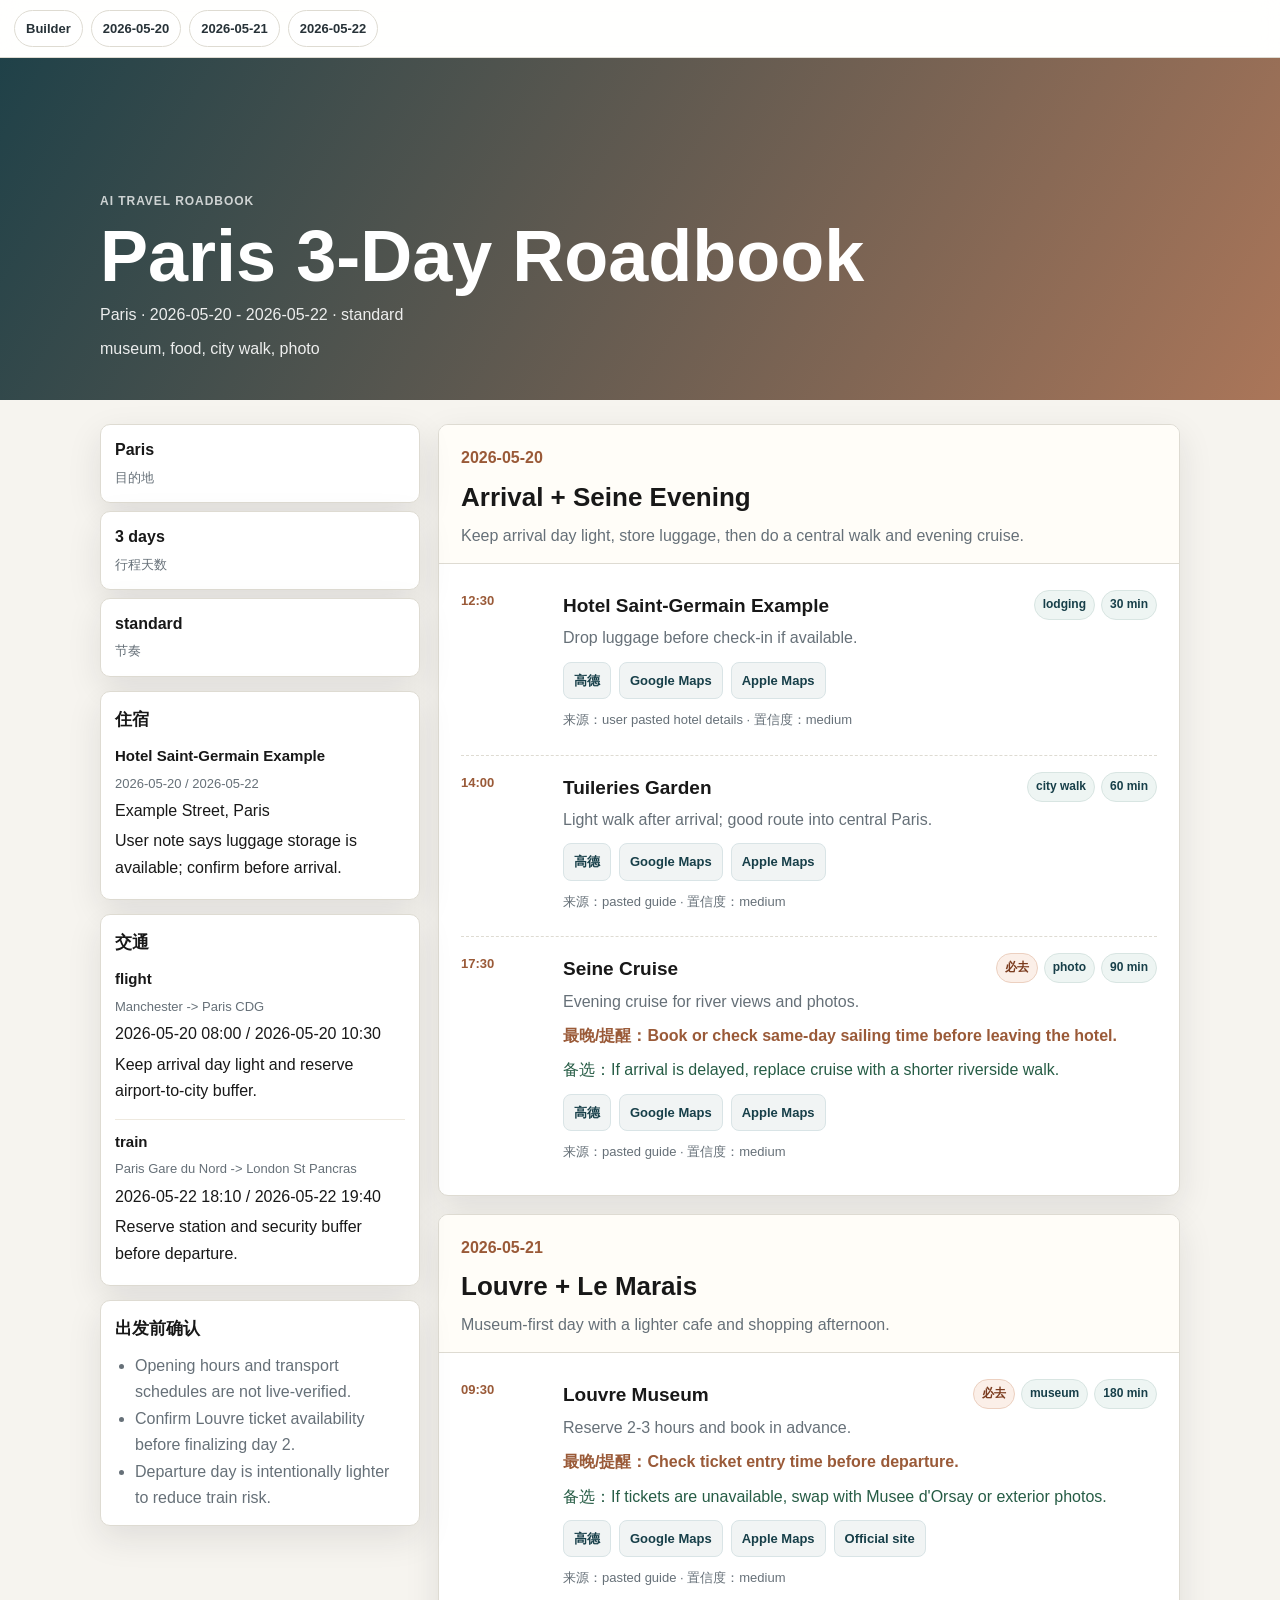
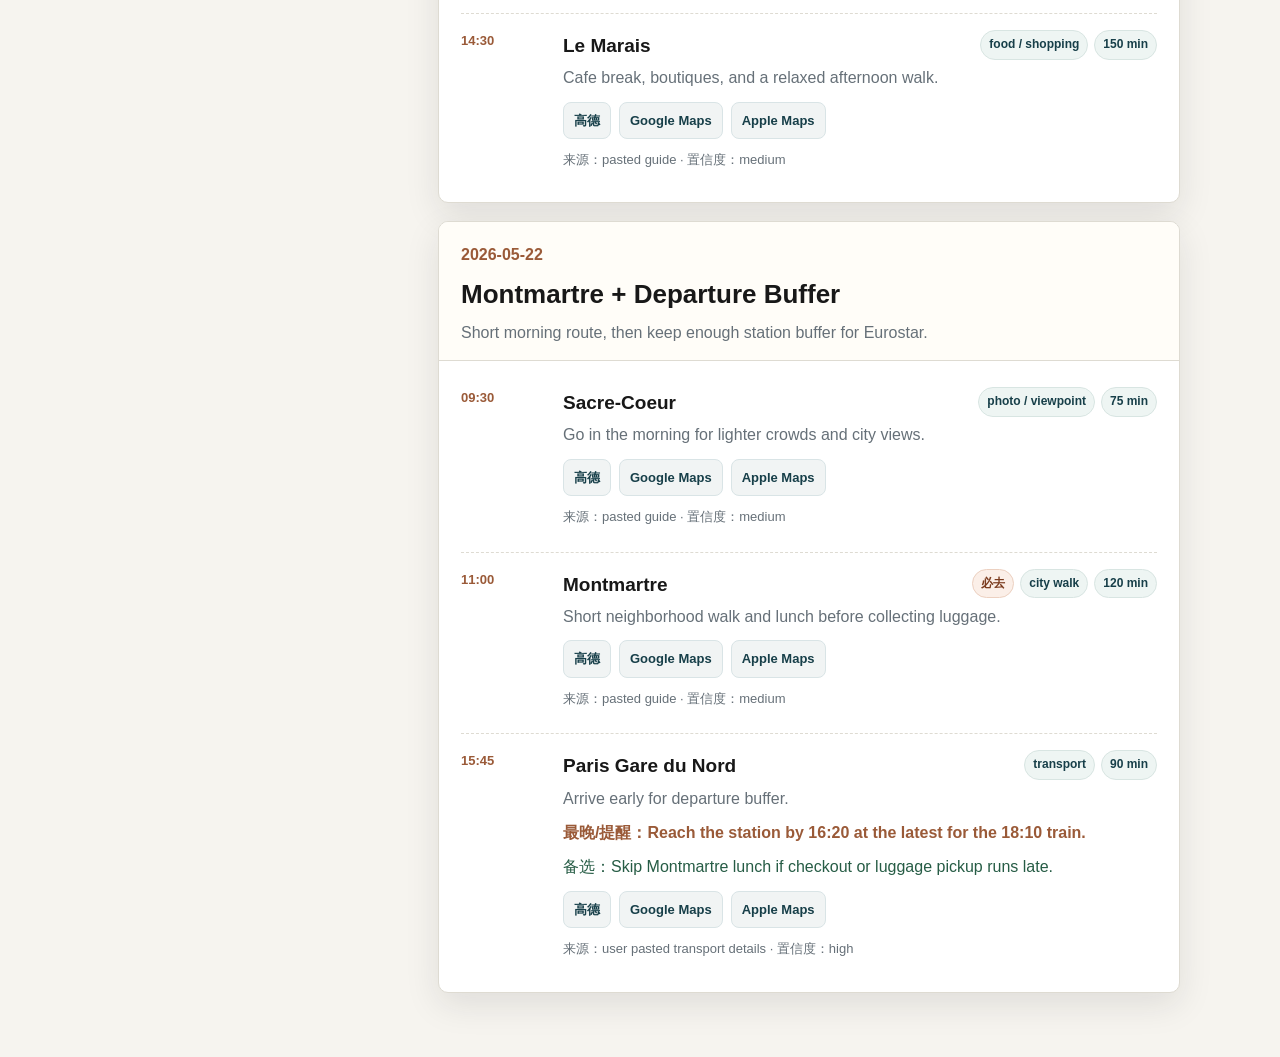
==== docs/generated/paris-demo.html @ 4d2e2e79 "Build travel roadbook builder skill and static demo" ====
<!doctype html>
<html lang="zh-CN">
<head>
  <meta charset="utf-8">
  <meta name="viewport" content="width=device-width, initial-scale=1">
  <title>Paris 3-Day Roadbook</title>
  <link rel="stylesheet" href="../assets/roadbook.css">
</head>
<body>
  <nav class="topnav"><a href="../index.html">Builder</a><a href="#2026-05-20-arrival-seine-evening">2026-05-20</a><a href="#2026-05-21-louvre-le-marais">2026-05-21</a><a href="#2026-05-22-montmartre-departure-buffer">2026-05-22</a></nav>
  <header class="hero">
    <div>
      <p class="eyebrow">AI Travel Roadbook</p>
      <h1>Paris 3-Day Roadbook</h1>
      <p>Paris · 2026-05-20 - 2026-05-22 · standard</p>
      <p>museum, food, city walk, photo</p>
    </div>
  </header>
  <main class="layout">
    <aside class="side-panel">
      <div class="summary">
        <div><b>Paris</b><span>目的地</span></div>
        <div><b>3 days</b><span>行程天数</span></div>
        <div><b>standard</b><span>节奏</span></div>
      </div>
      <section class="info-section"><h2>住宿</h2><div class="info-grid"><article class="info-card"><h3>Hotel Saint-Germain Example</h3><p class="muted">2026-05-20 / 2026-05-22</p><p>Example Street, Paris</p><p>User note says luggage storage is available; confirm before arrival.</p></article></div></section>
      <section class="info-section"><h2>交通</h2><div class="info-grid"><article class="info-card"><h3>flight</h3><p class="muted">Manchester -&gt; Paris CDG</p><p>2026-05-20 08:00 / 2026-05-20 10:30</p><p>Keep arrival day light and reserve airport-to-city buffer.</p></article><article class="info-card"><h3>train</h3><p class="muted">Paris Gare du Nord -&gt; London St Pancras</p><p>2026-05-22 18:10 / 2026-05-22 19:40</p><p>Reserve station and security buffer before departure.</p></article></div></section>
      <section class="warnings"><h2>出发前确认</h2><ul><li>Opening hours and transport schedules are not live-verified.</li><li>Confirm Louvre ticket availability before finalizing day 2.</li><li>Departure day is intentionally lighter to reduce train risk.</li></ul></section>
    </aside>
    <section class="days">
        <section class="day-card" id="2026-05-20-arrival-seine-evening">
          <div class="day-head">
            <p>2026-05-20</p>
            <h2>Arrival + Seine Evening</h2>
            <span>Keep arrival day light, store luggage, then do a central walk and evening cruise.</span>
          </div>
          <div class="timeline">
    <article class="stop">
      <div class="time">12:30</div>
      <div class="stop-body">
        <div class="stop-title">
          <h3>Hotel Saint-Germain Example</h3>
          <div class="badges"><span>lodging</span><span>30 min</span></div>
        </div>
        <p>Drop luggage before check-in if available.</p>
        
        
        <div class="stop-links"><a href="https://uri.amap.com/search?keyword=Hotel+Saint-Germain+Paris" target="_blank" rel="noopener">高德</a><a href="https://www.google.com/maps/search/?api=1&amp;query=Hotel+Saint-Germain+Paris" target="_blank" rel="noopener">Google Maps</a><a href="https://maps.apple.com/?q=Hotel+Saint-Germain+Paris" target="_blank" rel="noopener">Apple Maps</a></div>
        <p class="source">来源：user pasted hotel details · 置信度：medium</p>
      </div>
    </article>
    
    <article class="stop">
      <div class="time">14:00</div>
      <div class="stop-body">
        <div class="stop-title">
          <h3>Tuileries Garden</h3>
          <div class="badges"><span>city walk</span><span>60 min</span></div>
        </div>
        <p>Light walk after arrival; good route into central Paris.</p>
        
        
        <div class="stop-links"><a href="https://uri.amap.com/search?keyword=Tuileries+Garden" target="_blank" rel="noopener">高德</a><a href="https://www.google.com/maps/search/?api=1&amp;query=Tuileries+Garden+Paris" target="_blank" rel="noopener">Google Maps</a><a href="https://maps.apple.com/?q=Tuileries+Garden+Paris" target="_blank" rel="noopener">Apple Maps</a></div>
        <p class="source">来源：pasted guide · 置信度：medium</p>
      </div>
    </article>
    
    <article class="stop">
      <div class="time">17:30</div>
      <div class="stop-body">
        <div class="stop-title">
          <h3>Seine Cruise</h3>
          <div class="badges"><span class="must">必去</span><span>photo</span><span>90 min</span></div>
        </div>
        <p>Evening cruise for river views and photos.</p>
        <p class="deadline">最晚/提醒：Book or check same-day sailing time before leaving the hotel.</p>
        <p class="fallback">备选：If arrival is delayed, replace cruise with a shorter riverside walk.</p>
        <div class="stop-links"><a href="https://uri.amap.com/search?keyword=Seine+Cruise+Paris" target="_blank" rel="noopener">高德</a><a href="https://www.google.com/maps/search/?api=1&amp;query=Seine+River+Cruise+Paris" target="_blank" rel="noopener">Google Maps</a><a href="https://maps.apple.com/?q=Seine+River+Cruise+Paris" target="_blank" rel="noopener">Apple Maps</a></div>
        <p class="source">来源：pasted guide · 置信度：medium</p>
      </div>
    </article>
    </div>
        </section>
        
        <section class="day-card" id="2026-05-21-louvre-le-marais">
          <div class="day-head">
            <p>2026-05-21</p>
            <h2>Louvre + Le Marais</h2>
            <span>Museum-first day with a lighter cafe and shopping afternoon.</span>
          </div>
          <div class="timeline">
    <article class="stop">
      <div class="time">09:30</div>
      <div class="stop-body">
        <div class="stop-title">
          <h3>Louvre Museum</h3>
          <div class="badges"><span class="must">必去</span><span>museum</span><span>180 min</span></div>
        </div>
        <p>Reserve 2-3 hours and book in advance.</p>
        <p class="deadline">最晚/提醒：Check ticket entry time before departure.</p>
        <p class="fallback">备选：If tickets are unavailable, swap with Musee d&#x27;Orsay or exterior photos.</p>
        <div class="stop-links"><a href="https://uri.amap.com/search?keyword=Louvre+Museum" target="_blank" rel="noopener">高德</a><a href="https://www.google.com/maps/search/?api=1&amp;query=Louvre+Museum+Paris" target="_blank" rel="noopener">Google Maps</a><a href="https://maps.apple.com/?q=Louvre+Museum+Paris" target="_blank" rel="noopener">Apple Maps</a><a href="https://www.louvre.fr/" target="_blank" rel="noopener">Official site</a></div>
        <p class="source">来源：pasted guide · 置信度：medium</p>
      </div>
    </article>
    
    <article class="stop">
      <div class="time">14:30</div>
      <div class="stop-body">
        <div class="stop-title">
          <h3>Le Marais</h3>
          <div class="badges"><span>food / shopping</span><span>150 min</span></div>
        </div>
        <p>Cafe break, boutiques, and a relaxed afternoon walk.</p>
        
        
        <div class="stop-links"><a href="https://uri.amap.com/search?keyword=Le+Marais+Paris" target="_blank" rel="noopener">高德</a><a href="https://www.google.com/maps/search/?api=1&amp;query=Le+Marais+Paris" target="_blank" rel="noopener">Google Maps</a><a href="https://maps.apple.com/?q=Le+Marais+Paris" target="_blank" rel="noopener">Apple Maps</a></div>
        <p class="source">来源：pasted guide · 置信度：medium</p>
      </div>
    </article>
    </div>
        </section>
        
        <section class="day-card" id="2026-05-22-montmartre-departure-buffer">
          <div class="day-head">
            <p>2026-05-22</p>
            <h2>Montmartre + Departure Buffer</h2>
            <span>Short morning route, then keep enough station buffer for Eurostar.</span>
          </div>
          <div class="timeline">
    <article class="stop">
      <div class="time">09:30</div>
      <div class="stop-body">
        <div class="stop-title">
          <h3>Sacre-Coeur</h3>
          <div class="badges"><span>photo / viewpoint</span><span>75 min</span></div>
        </div>
        <p>Go in the morning for lighter crowds and city views.</p>
        
        
        <div class="stop-links"><a href="https://uri.amap.com/search?keyword=Sacre-Coeur+Paris" target="_blank" rel="noopener">高德</a><a href="https://www.google.com/maps/search/?api=1&amp;query=Sacre-Coeur+Paris" target="_blank" rel="noopener">Google Maps</a><a href="https://maps.apple.com/?q=Sacre-Coeur+Paris" target="_blank" rel="noopener">Apple Maps</a></div>
        <p class="source">来源：pasted guide · 置信度：medium</p>
      </div>
    </article>
    
    <article class="stop">
      <div class="time">11:00</div>
      <div class="stop-body">
        <div class="stop-title">
          <h3>Montmartre</h3>
          <div class="badges"><span class="must">必去</span><span>city walk</span><span>120 min</span></div>
        </div>
        <p>Short neighborhood walk and lunch before collecting luggage.</p>
        
        
        <div class="stop-links"><a href="https://uri.amap.com/search?keyword=Montmartre+Paris" target="_blank" rel="noopener">高德</a><a href="https://www.google.com/maps/search/?api=1&amp;query=Montmartre+Paris" target="_blank" rel="noopener">Google Maps</a><a href="https://maps.apple.com/?q=Montmartre+Paris" target="_blank" rel="noopener">Apple Maps</a></div>
        <p class="source">来源：pasted guide · 置信度：medium</p>
      </div>
    </article>
    
    <article class="stop">
      <div class="time">15:45</div>
      <div class="stop-body">
        <div class="stop-title">
          <h3>Paris Gare du Nord</h3>
          <div class="badges"><span>transport</span><span>90 min</span></div>
        </div>
        <p>Arrive early for departure buffer.</p>
        <p class="deadline">最晚/提醒：Reach the station by 16:20 at the latest for the 18:10 train.</p>
        <p class="fallback">备选：Skip Montmartre lunch if checkout or luggage pickup runs late.</p>
        <div class="stop-links"><a href="https://uri.amap.com/search?keyword=Paris+Gare+du+Nord" target="_blank" rel="noopener">高德</a><a href="https://www.google.com/maps/search/?api=1&amp;query=Paris+Gare+du+Nord" target="_blank" rel="noopener">Google Maps</a><a href="https://maps.apple.com/?q=Paris+Gare+du+Nord" target="_blank" rel="noopener">Apple Maps</a></div>
        <p class="source">来源：user pasted transport details · 置信度：high</p>
      </div>
    </article>
    </div>
        </section>
        </section>
  </main>
</body>
</html>
---- docs/assets/roadbook.css ----
:root{
  --bg:#f6f4ef;
  --panel:#fff;
  --ink:#181818;
  --muted:#667078;
  --line:#dedbd2;
  --accent:#1f5f70;
  --accent2:#9a5a38;
  --soft:#eef5f3;
  --shadow:0 12px 34px rgba(30,34,38,.10);
}
*{box-sizing:border-box}
body{margin:0;background:var(--bg);color:var(--ink);font-family:-apple-system,BlinkMacSystemFont,"Segoe UI",Arial,"PingFang SC","Microsoft YaHei",sans-serif;line-height:1.65}
a{color:inherit}
.topnav{position:sticky;top:0;z-index:20;display:flex;gap:8px;overflow-x:auto;padding:10px 14px;background:rgba(255,255,255,.92);backdrop-filter:blur(12px);border-bottom:1px solid var(--line)}
.topnav a{white-space:nowrap;text-decoration:none;border:1px solid var(--line);background:#fff;border-radius:999px;padding:7px 11px;font-size:13px;color:#273238;font-weight:700}
.hero{min-height:38vh;display:flex;align-items:end;color:white;background:linear-gradient(120deg,rgba(18,54,62,.94),rgba(154,90,56,.82)),url("https://images.unsplash.com/photo-1502602898657-3e91760cbb34?q=80&w=1800&auto=format&fit=crop");background-size:cover;background-position:center}
.hero>div{width:min(1120px,100%);margin:0 auto;padding:76px 20px 38px}
.eyebrow{text-transform:uppercase;letter-spacing:.08em;font-size:12px;font-weight:800;opacity:.84}
h1{margin:8px 0 10px;font-size:clamp(36px,7vw,72px);line-height:1;letter-spacing:0}
.hero p{max-width:780px;margin:8px 0 0;color:rgba(255,255,255,.9)}
.layout{width:min(1120px,100%);margin:0 auto;display:grid;grid-template-columns:320px 1fr;gap:18px;padding:24px 20px 64px}
.side-panel{position:sticky;top:58px;align-self:start;display:grid;gap:14px}
.summary{display:grid;gap:8px}
.summary div,.info-section,.warnings,.day-card{background:var(--panel);border:1px solid var(--line);border-radius:10px;box-shadow:var(--shadow)}
.summary div{padding:12px 14px}
.summary b{display:block;font-size:16px}
.summary span,.muted,.source{color:var(--muted);font-size:13px}
.info-section,.warnings{padding:14px}
.info-section h2,.warnings h2{margin:0 0 10px;font-size:17px}
.info-grid{display:grid;gap:10px}
.info-card{border-top:1px solid #eee9df;padding-top:10px}
.info-card:first-child{border-top:0;padding-top:0}
.info-card h3{margin:0;font-size:15px}
.info-card p{margin:4px 0}
.warnings ul{margin:0;padding-left:20px;color:var(--muted)}
.days{display:grid;gap:18px}
.day-card{overflow:hidden}
.day-head{padding:20px 22px 14px;border-bottom:1px solid var(--line);background:#fffdf8}
.day-head p{margin:0;color:var(--accent2);font-weight:800}
.day-head h2{margin:4px 0;font-size:26px}
.day-head span{color:var(--muted)}
.timeline{padding:10px 22px 8px}
.stop{display:grid;grid-template-columns:88px 1fr;gap:14px;padding:16px 0;border-bottom:1px dashed var(--line)}
.stop:last-child{border-bottom:0}
.time{font-weight:800;color:var(--accent2);font-size:13px}
.stop-title{display:flex;justify-content:space-between;gap:12px;align-items:start}
.stop h3{margin:0 0 4px;font-size:19px}
.stop p{margin:0 0 8px;color:var(--muted)}
.badges{display:flex;gap:6px;flex-wrap:wrap;justify-content:flex-end}
.badges span{font-size:12px;font-weight:800;color:#173f49;background:var(--soft);border:1px solid #d8e5e2;border-radius:999px;padding:4px 8px;white-space:nowrap}
.badges .must{color:#7b3c1f;background:#fbefe8;border-color:#ecd0c0}
.deadline{color:var(--accent2)!important;font-weight:800}
.fallback{color:#265c45!important}
.stop-links{display:flex;gap:8px;flex-wrap:wrap;margin-top:10px}
.stop-links a{font-size:13px;text-decoration:none;background:#f1f4f4;color:#173f49;border:1px solid #d9e4e6;border-radius:8px;padding:7px 10px;font-weight:700}
.source{margin-top:10px!important}
.landing-hero{min-height:auto;color:var(--ink);background:#fffdf8;border-bottom:1px solid var(--line)}
.landing-hero>div{padding:54px 20px 34px}
.landing-hero p{color:var(--muted)}
.landing-grid{width:min(1120px,100%);margin:0 auto;padding:24px 20px 70px;display:grid;grid-template-columns:repeat(auto-fit,minmax(260px,1fr));gap:14px}
.landing-card{background:var(--panel);border:1px solid var(--line);border-radius:10px;padding:18px;box-shadow:var(--shadow)}
.landing-card h2{margin:0 0 8px;font-size:22px}
.landing-card p{color:var(--muted);margin:0 0 10px}
.landing-card a{display:inline-flex;text-decoration:none;background:var(--accent);color:#fff;border-radius:8px;padding:9px 12px;font-weight:800}
code{background:#eee9df;border-radius:6px;padding:2px 5px}
pre{overflow:auto;background:#1e2427;color:#f7f5ee;border-radius:8px;padding:14px;font-size:13px}
@media(max-width:860px){
  .layout{grid-template-columns:1fr}
  .side-panel{position:relative;top:auto}
  .stop{grid-template-columns:1fr;gap:4px}
  .stop-title{display:block}
  .badges{justify-content:flex-start;margin:6px 0}
}
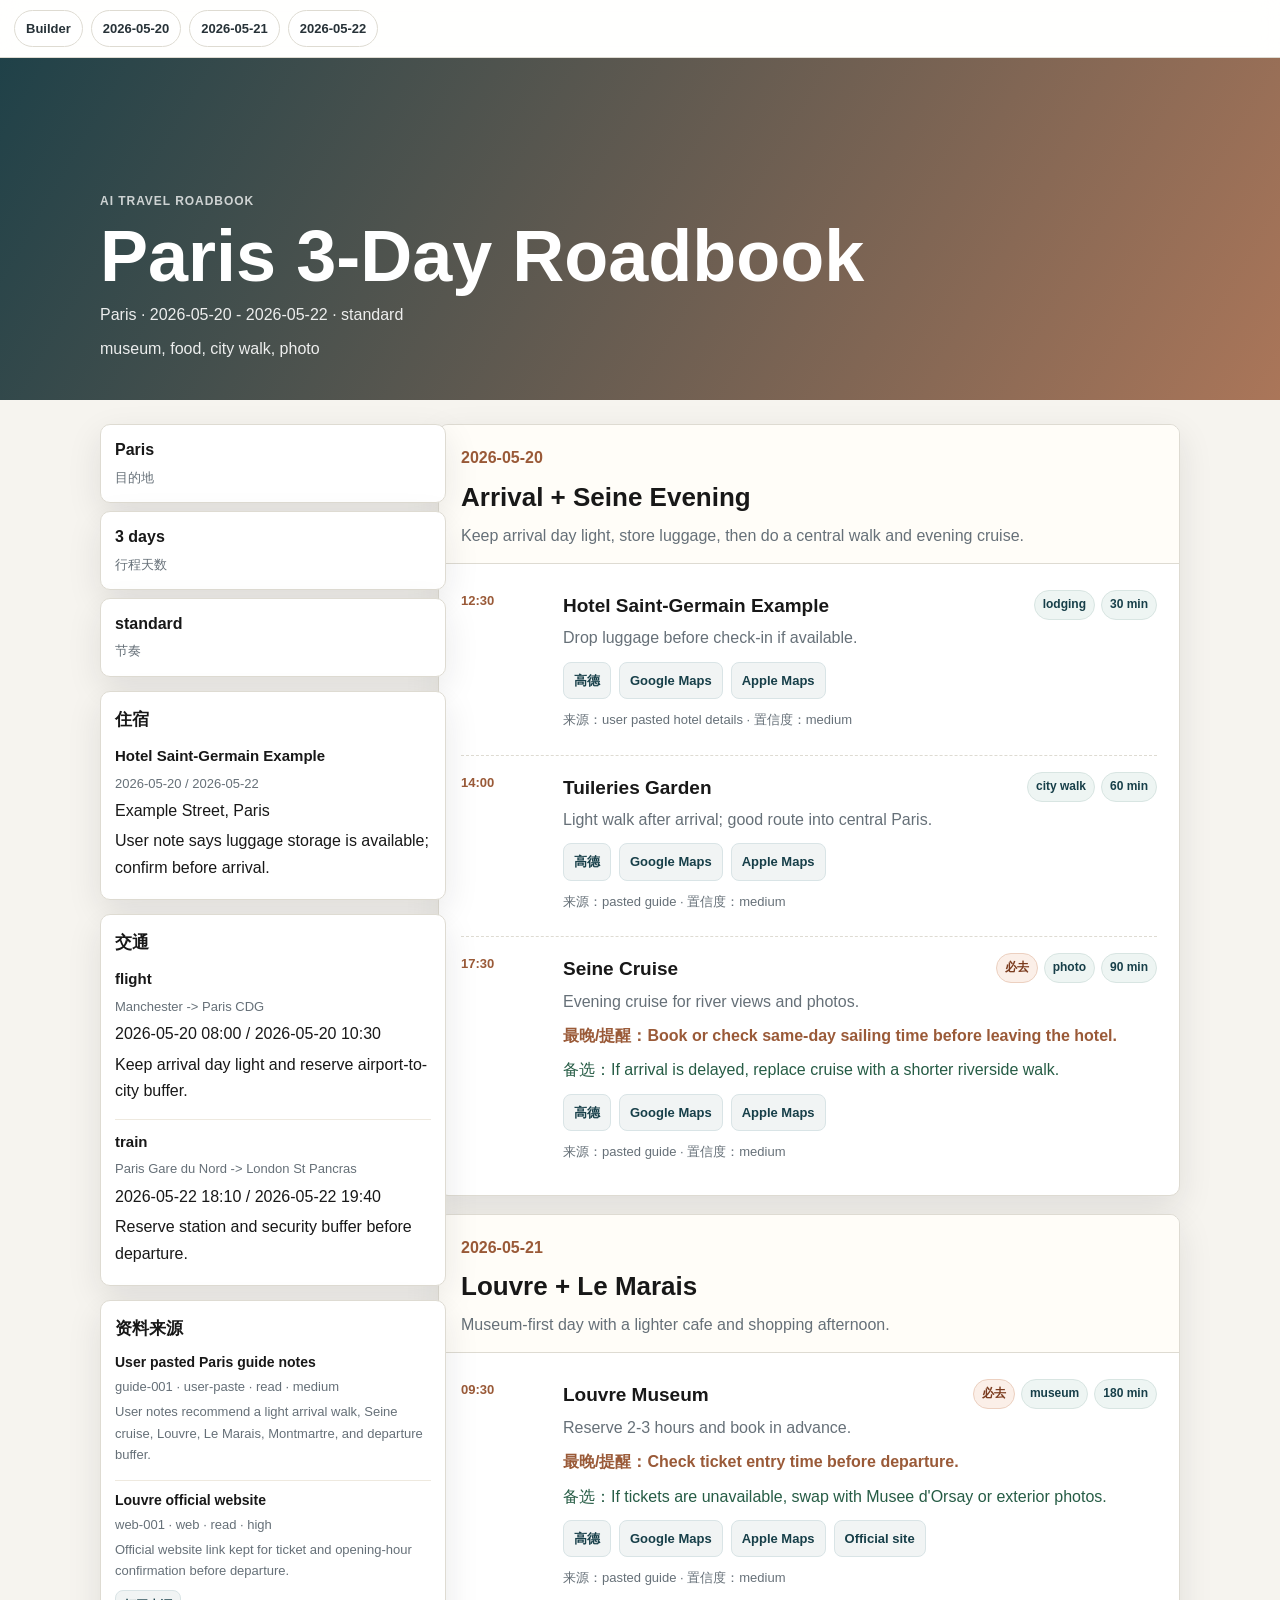
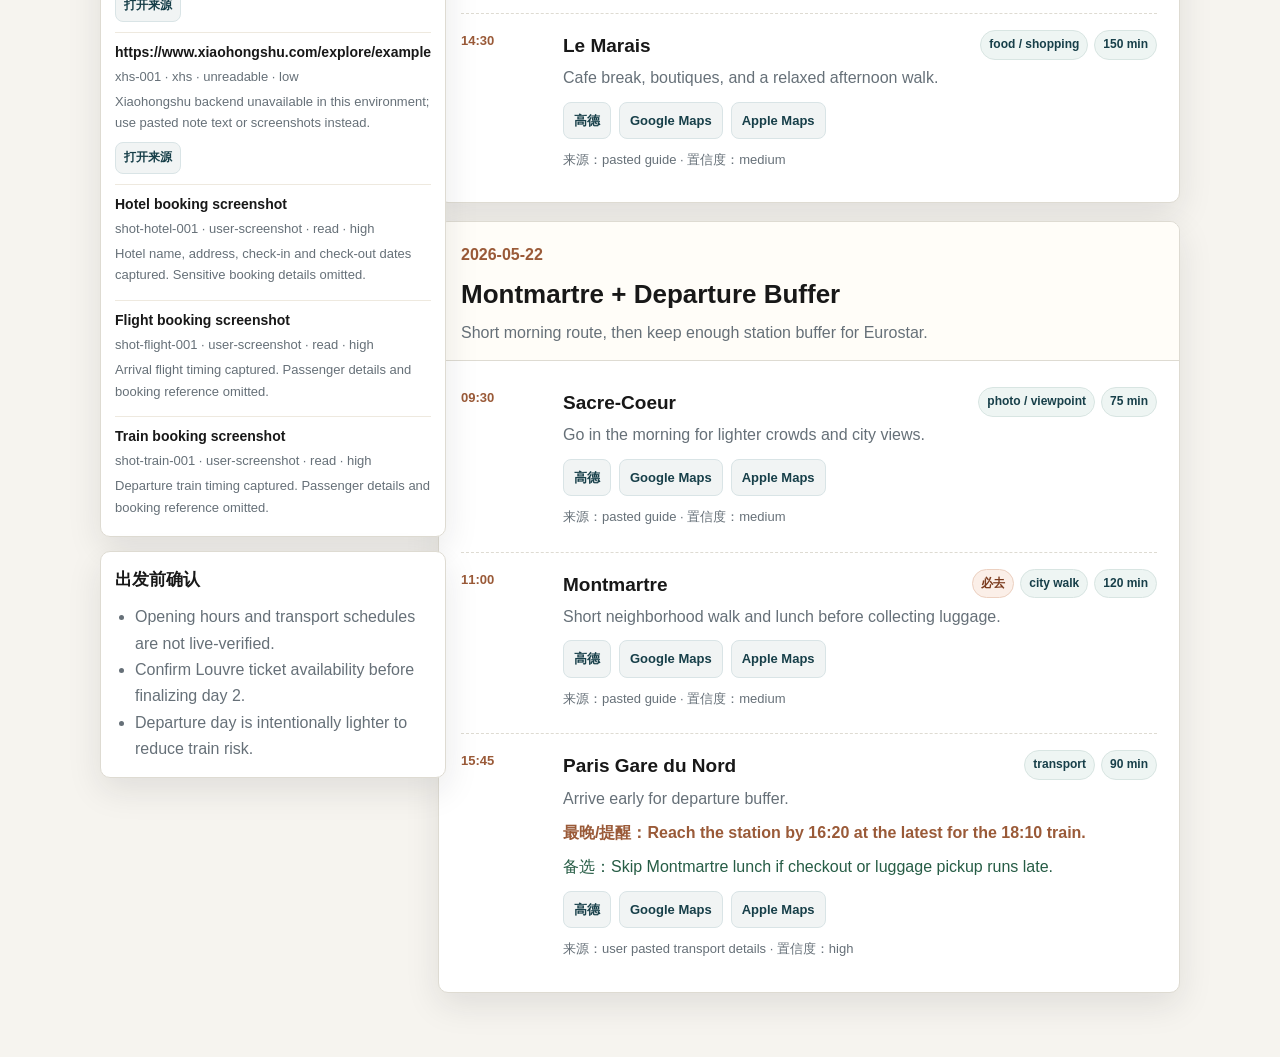
==== commit 9378132f: "feat: add agent reach source intake" ====
--- a/docs/generated/paris-demo.html
+++ b/docs/generated/paris-demo.html
@@ -25,6 +25,7 @@
       </div>
       <section class="info-section"><h2>住宿</h2><div class="info-grid"><article class="info-card"><h3>Hotel Saint-Germain Example</h3><p class="muted">2026-05-20 / 2026-05-22</p><p>Example Street, Paris</p><p>User note says luggage storage is available; confirm before arrival.</p></article></div></section>
       <section class="info-section"><h2>交通</h2><div class="info-grid"><article class="info-card"><h3>flight</h3><p class="muted">Manchester -&gt; Paris CDG</p><p>2026-05-20 08:00 / 2026-05-20 10:30</p><p>Keep arrival day light and reserve airport-to-city buffer.</p></article><article class="info-card"><h3>train</h3><p class="muted">Paris Gare du Nord -&gt; London St Pancras</p><p>2026-05-22 18:10 / 2026-05-22 19:40</p><p>Reserve station and security buffer before departure.</p></article></div></section>
+      <section class="info-section source-section"><h2>资料来源</h2><div class="info-grid"><article class="source-card"><h3>User pasted Paris guide notes</h3><p class="muted">guide-001 · user-paste · read · medium</p><p>User notes recommend a light arrival walk, Seine cruise, Louvre, Le Marais, Montmartre, and departure buffer.</p></article><article class="source-card"><h3>Louvre official website</h3><p class="muted">web-001 · web · read · high</p><p>Official website link kept for ticket and opening-hour confirmation before departure.</p><a href="https://www.louvre.fr/" target="_blank" rel="noopener">打开来源</a></article><article class="source-card"><h3>https://www.xiaohongshu.com/explore/example</h3><p class="muted">xhs-001 · xhs · unreadable · low</p><p>Xiaohongshu backend unavailable in this environment; use pasted note text or screenshots instead.</p><a href="https://www.xiaohongshu.com/explore/example" target="_blank" rel="noopener">打开来源</a></article><article class="source-card"><h3>Hotel booking screenshot</h3><p class="muted">shot-hotel-001 · user-screenshot · read · high</p><p>Hotel name, address, check-in and check-out dates captured. Sensitive booking details omitted.</p></article><article class="source-card"><h3>Flight booking screenshot</h3><p class="muted">shot-flight-001 · user-screenshot · read · high</p><p>Arrival flight timing captured. Passenger details and booking reference omitted.</p></article><article class="source-card"><h3>Train booking screenshot</h3><p class="muted">shot-train-001 · user-screenshot · read · high</p><p>Departure train timing captured. Passenger details and booking reference omitted.</p></article></div></section>
       <section class="warnings"><h2>出发前确认</h2><ul><li>Opening hours and transport schedules are not live-verified.</li><li>Confirm Louvre ticket availability before finalizing day 2.</li><li>Departure day is intentionally lighter to reduce train risk.</li></ul></section>
     </aside>
     <section class="days">
--- a/docs/assets/roadbook.css
+++ b/docs/assets/roadbook.css
@@ -33,6 +33,11 @@
 .info-card:first-child{border-top:0;padding-top:0}
 .info-card h3{margin:0;font-size:15px}
 .info-card p{margin:4px 0}
+.source-card{border-top:1px solid #eee9df;padding-top:10px}
+.source-card:first-child{border-top:0;padding-top:0}
+.source-card h3{margin:0;font-size:14px;line-height:1.35}
+.source-card p{margin:4px 0;font-size:13px;color:var(--muted)}
+.source-card a{display:inline-flex;margin-top:4px;text-decoration:none;color:#173f49;background:#f1f4f4;border:1px solid #d9e4e6;border-radius:8px;padding:5px 8px;font-size:12px;font-weight:800}
 .warnings ul{margin:0;padding-left:20px;color:var(--muted)}
 .days{display:grid;gap:18px}
 .day-card{overflow:hidden}
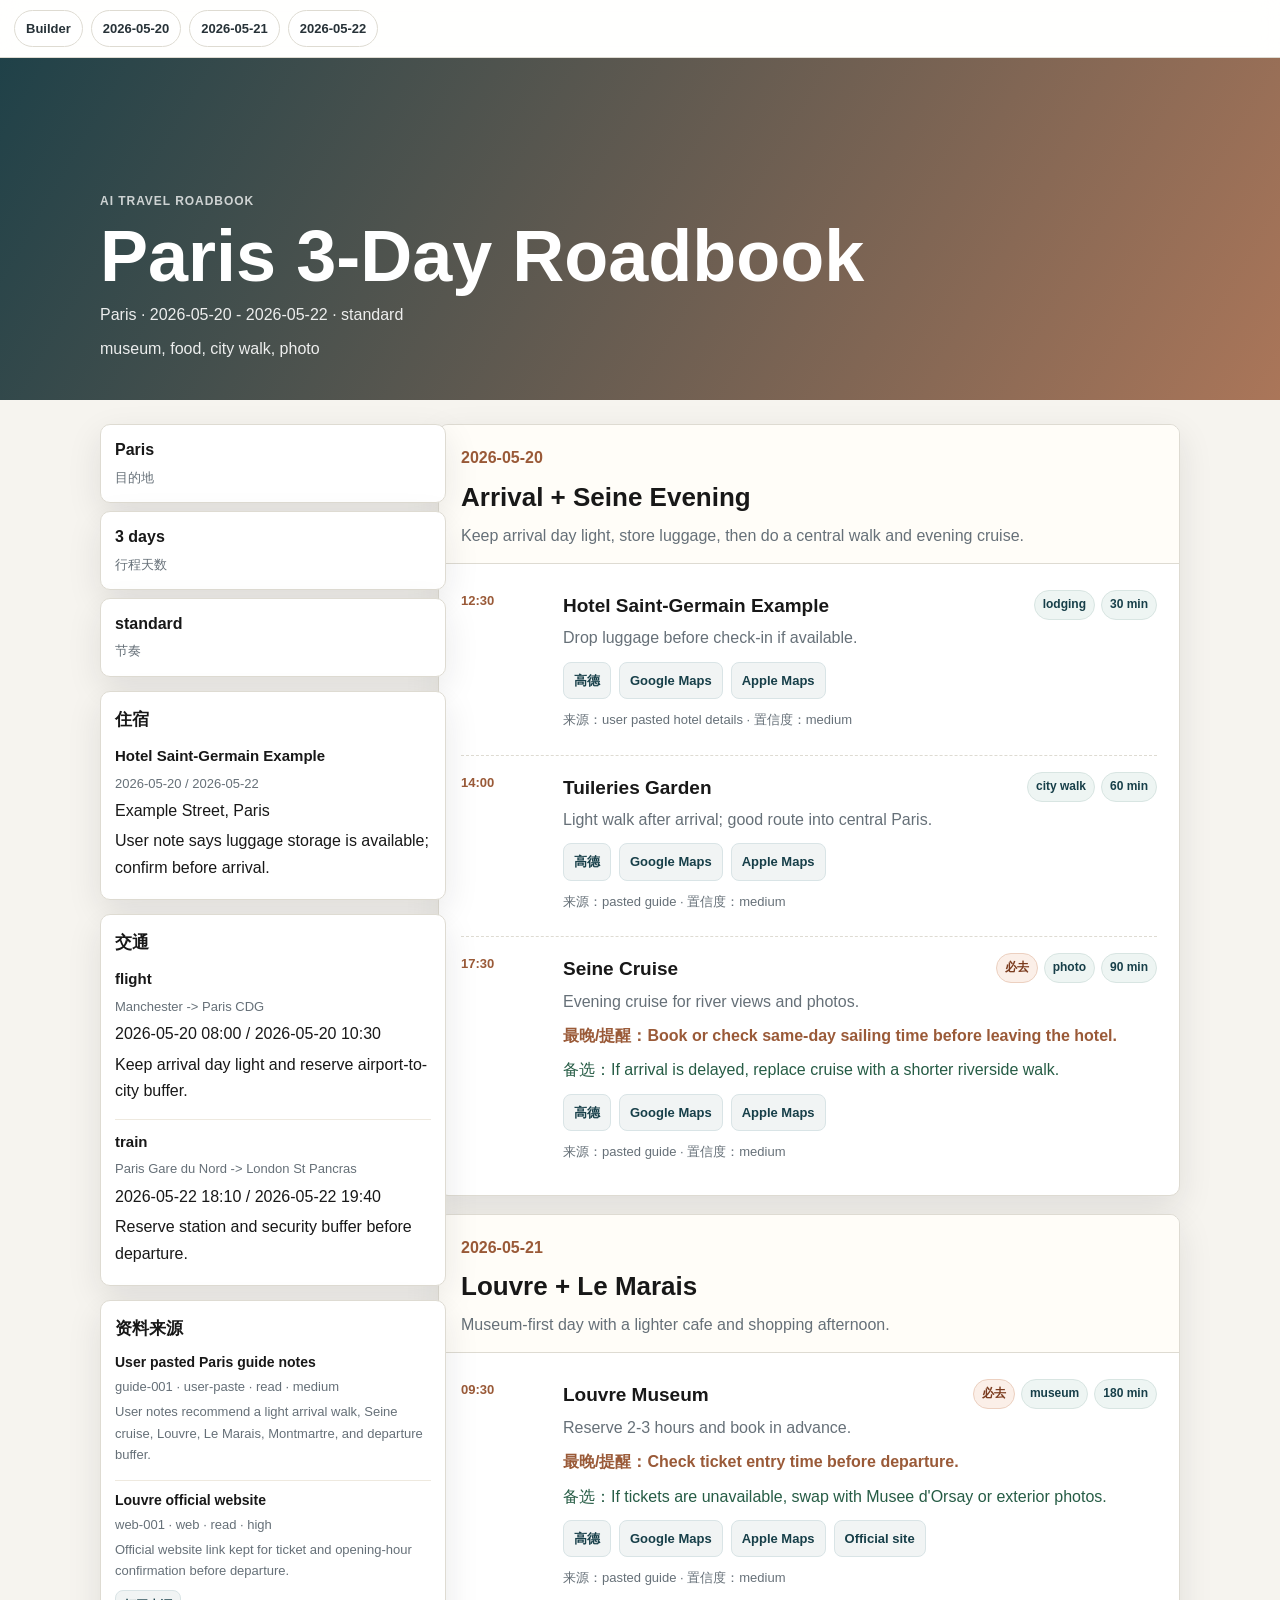
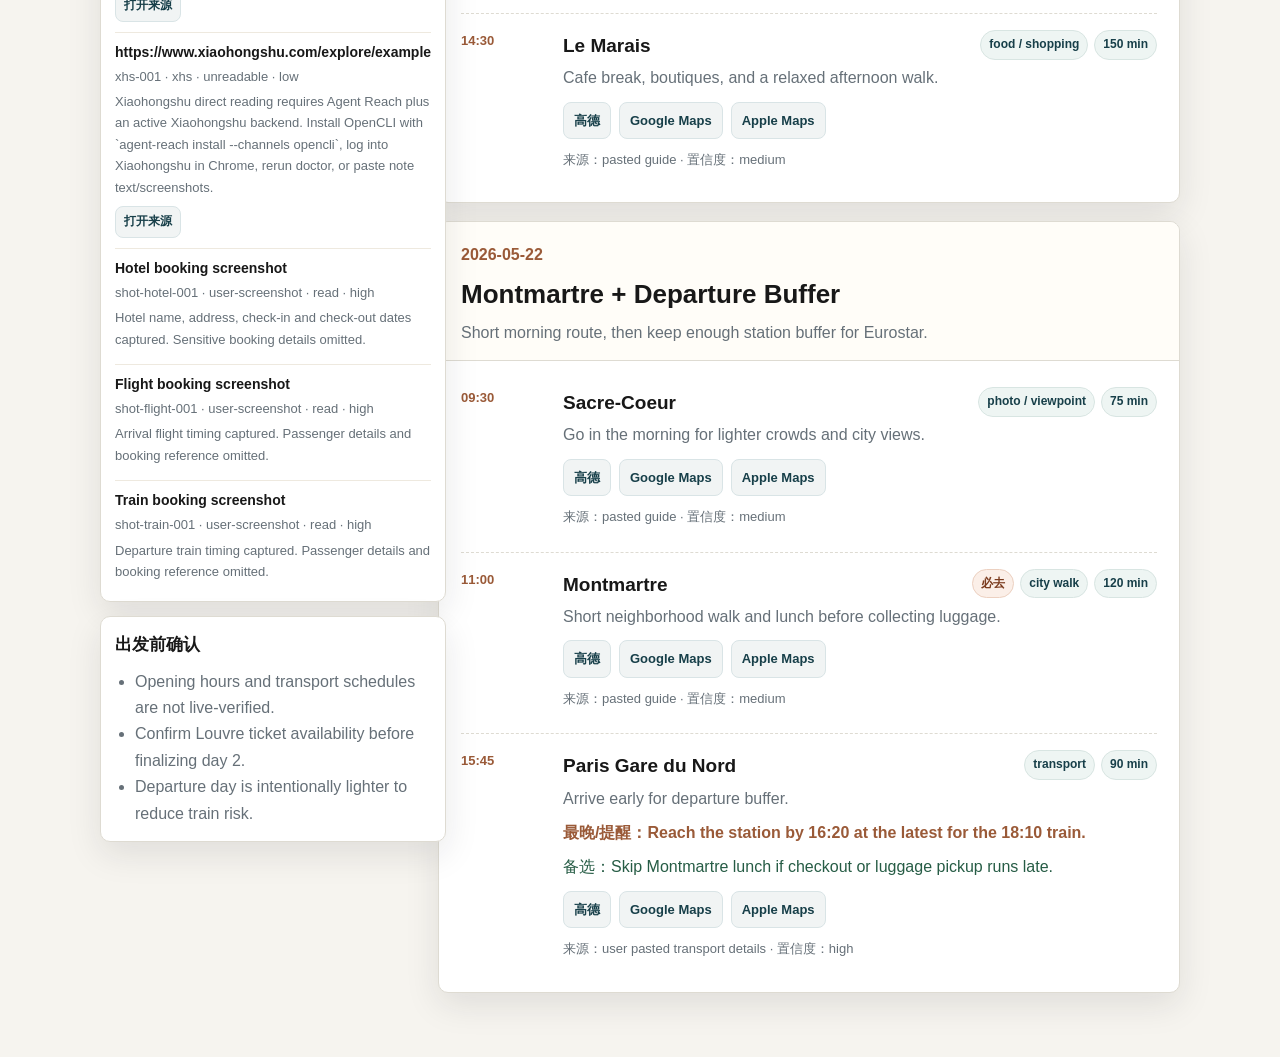
==== commit 2cb0b26f: "fix: gate xhs links on backend setup" ====
--- a/docs/generated/paris-demo.html
+++ b/docs/generated/paris-demo.html
@@ -25,7 +25,7 @@
       </div>
       <section class="info-section"><h2>住宿</h2><div class="info-grid"><article class="info-card"><h3>Hotel Saint-Germain Example</h3><p class="muted">2026-05-20 / 2026-05-22</p><p>Example Street, Paris</p><p>User note says luggage storage is available; confirm before arrival.</p></article></div></section>
       <section class="info-section"><h2>交通</h2><div class="info-grid"><article class="info-card"><h3>flight</h3><p class="muted">Manchester -&gt; Paris CDG</p><p>2026-05-20 08:00 / 2026-05-20 10:30</p><p>Keep arrival day light and reserve airport-to-city buffer.</p></article><article class="info-card"><h3>train</h3><p class="muted">Paris Gare du Nord -&gt; London St Pancras</p><p>2026-05-22 18:10 / 2026-05-22 19:40</p><p>Reserve station and security buffer before departure.</p></article></div></section>
-      <section class="info-section source-section"><h2>资料来源</h2><div class="info-grid"><article class="source-card"><h3>User pasted Paris guide notes</h3><p class="muted">guide-001 · user-paste · read · medium</p><p>User notes recommend a light arrival walk, Seine cruise, Louvre, Le Marais, Montmartre, and departure buffer.</p></article><article class="source-card"><h3>Louvre official website</h3><p class="muted">web-001 · web · read · high</p><p>Official website link kept for ticket and opening-hour confirmation before departure.</p><a href="https://www.louvre.fr/" target="_blank" rel="noopener">打开来源</a></article><article class="source-card"><h3>https://www.xiaohongshu.com/explore/example</h3><p class="muted">xhs-001 · xhs · unreadable · low</p><p>Xiaohongshu backend unavailable in this environment; use pasted note text or screenshots instead.</p><a href="https://www.xiaohongshu.com/explore/example" target="_blank" rel="noopener">打开来源</a></article><article class="source-card"><h3>Hotel booking screenshot</h3><p class="muted">shot-hotel-001 · user-screenshot · read · high</p><p>Hotel name, address, check-in and check-out dates captured. Sensitive booking details omitted.</p></article><article class="source-card"><h3>Flight booking screenshot</h3><p class="muted">shot-flight-001 · user-screenshot · read · high</p><p>Arrival flight timing captured. Passenger details and booking reference omitted.</p></article><article class="source-card"><h3>Train booking screenshot</h3><p class="muted">shot-train-001 · user-screenshot · read · high</p><p>Departure train timing captured. Passenger details and booking reference omitted.</p></article></div></section>
+      <section class="info-section source-section"><h2>资料来源</h2><div class="info-grid"><article class="source-card"><h3>User pasted Paris guide notes</h3><p class="muted">guide-001 · user-paste · read · medium</p><p>User notes recommend a light arrival walk, Seine cruise, Louvre, Le Marais, Montmartre, and departure buffer.</p></article><article class="source-card"><h3>Louvre official website</h3><p class="muted">web-001 · web · read · high</p><p>Official website link kept for ticket and opening-hour confirmation before departure.</p><a href="https://www.louvre.fr/" target="_blank" rel="noopener">打开来源</a></article><article class="source-card"><h3>https://www.xiaohongshu.com/explore/example</h3><p class="muted">xhs-001 · xhs · unreadable · low</p><p>Xiaohongshu direct reading requires Agent Reach plus an active Xiaohongshu backend. Install OpenCLI with `agent-reach install --channels opencli`, log into Xiaohongshu in Chrome, rerun doctor, or paste note text/screenshots.</p><a href="https://www.xiaohongshu.com/explore/example" target="_blank" rel="noopener">打开来源</a></article><article class="source-card"><h3>Hotel booking screenshot</h3><p class="muted">shot-hotel-001 · user-screenshot · read · high</p><p>Hotel name, address, check-in and check-out dates captured. Sensitive booking details omitted.</p></article><article class="source-card"><h3>Flight booking screenshot</h3><p class="muted">shot-flight-001 · user-screenshot · read · high</p><p>Arrival flight timing captured. Passenger details and booking reference omitted.</p></article><article class="source-card"><h3>Train booking screenshot</h3><p class="muted">shot-train-001 · user-screenshot · read · high</p><p>Departure train timing captured. Passenger details and booking reference omitted.</p></article></div></section>
       <section class="warnings"><h2>出发前确认</h2><ul><li>Opening hours and transport schedules are not live-verified.</li><li>Confirm Louvre ticket availability before finalizing day 2.</li><li>Departure day is intentionally lighter to reduce train risk.</li></ul></section>
     </aside>
     <section class="days">
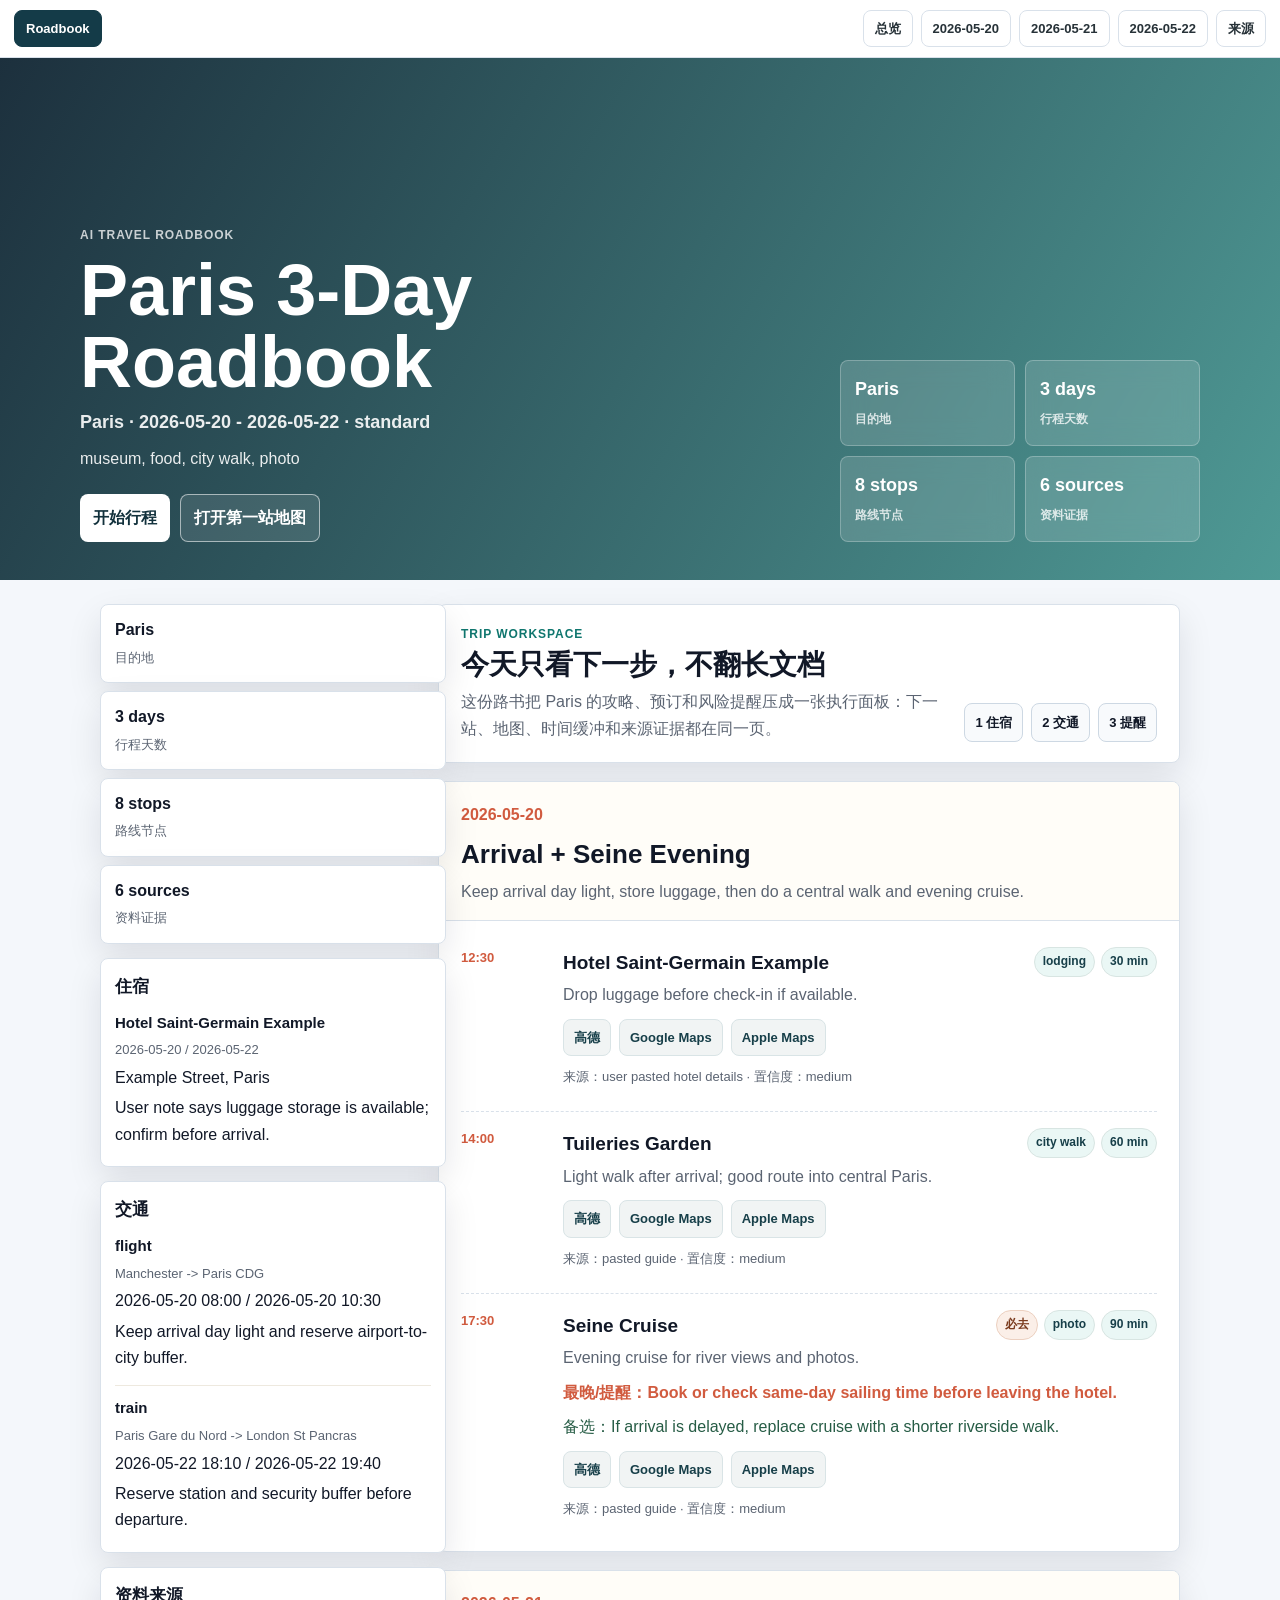
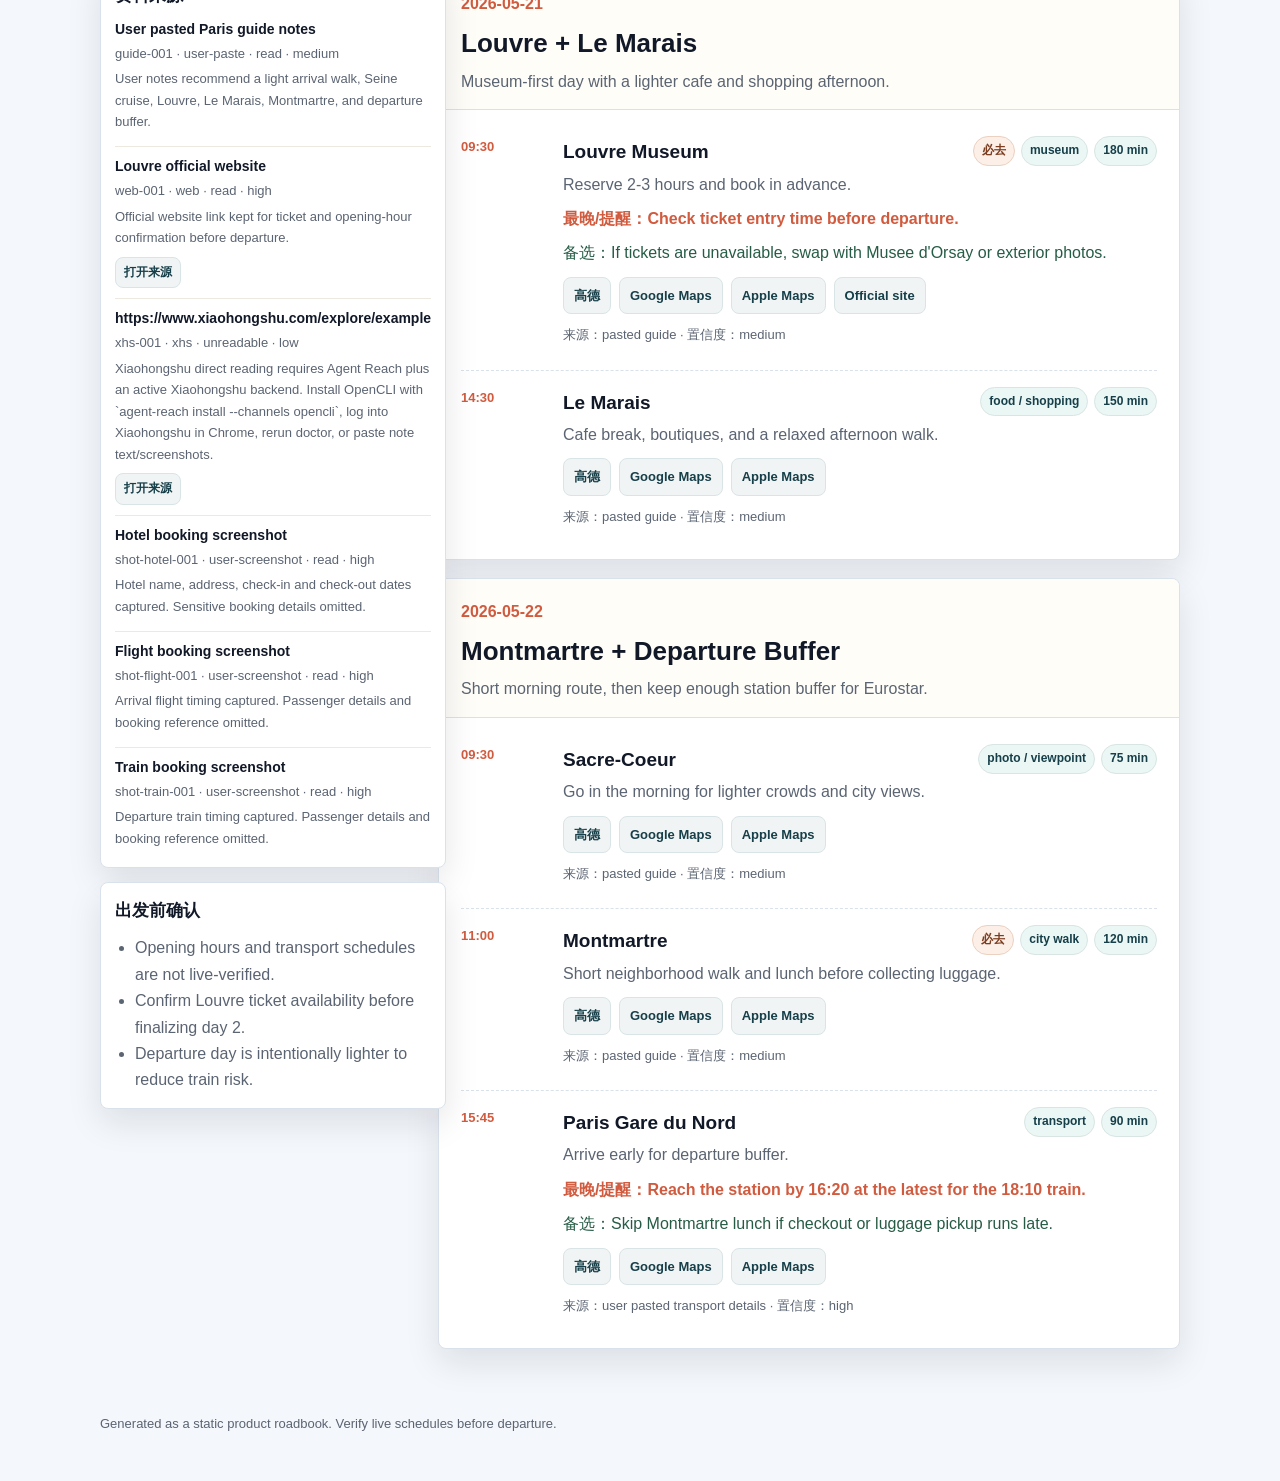
==== commit 858ba4e4: "feat: render product-style roadbook site" ====
--- a/docs/generated/paris-demo.html
+++ b/docs/generated/paris-demo.html
@@ -7,36 +7,48 @@
   <link rel="stylesheet" href="../assets/roadbook.css">
 </head>
 <body>
-  <nav class="topnav"><a href="../index.html">Builder</a><a href="#2026-05-20-arrival-seine-evening">2026-05-20</a><a href="#2026-05-21-louvre-le-marais">2026-05-21</a><a href="#2026-05-22-montmartre-departure-buffer">2026-05-22</a></nav>
-  <header class="hero">
-    <div>
+  <nav class="topnav product-nav">
+    <a class="brand" href="../index.html">Roadbook</a>
+    <div class="nav-links"><a href="#overview">总览</a><a href="#2026-05-20-arrival-seine-evening">2026-05-20</a><a href="#2026-05-21-louvre-le-marais">2026-05-21</a><a href="#2026-05-22-montmartre-departure-buffer">2026-05-22</a><a href="#sources">来源</a></div>
+  </nav>
+  <header class="hero product-hero">
+    <div class="hero-copy">
       <p class="eyebrow">AI Travel Roadbook</p>
       <h1>Paris 3-Day Roadbook</h1>
-      <p>Paris · 2026-05-20 - 2026-05-22 · standard</p>
+      <p class="hero-subtitle">Paris · 2026-05-20 - 2026-05-22 · standard</p>
       <p>museum, food, city walk, photo</p>
+      <div class="hero-actions"><a class="button primary" href="#2026-05-20-arrival-seine-evening">开始行程</a><a class="button ghost" href="https://www.google.com/maps/search/?api=1&amp;query=Hotel+Saint-Germain+Paris" target="_blank" rel="noopener">打开第一站地图</a></div>
     </div>
+    <div class="hero-metrics"><div><b>Paris</b><span>目的地</span></div><div><b>3 days</b><span>行程天数</span></div><div><b>8 stops</b><span>路线节点</span></div><div><b>6 sources</b><span>资料证据</span></div></div>
   </header>
-  <main class="layout">
+  <main class="layout product-layout">
     <aside class="side-panel">
-      <div class="summary">
-        <div><b>Paris</b><span>目的地</span></div>
-        <div><b>3 days</b><span>行程天数</span></div>
-        <div><b>standard</b><span>节奏</span></div>
-      </div>
+      <div class="summary command-center"><div><b>Paris</b><span>目的地</span></div><div><b>3 days</b><span>行程天数</span></div><div><b>8 stops</b><span>路线节点</span></div><div><b>6 sources</b><span>资料证据</span></div></div>
       <section class="info-section"><h2>住宿</h2><div class="info-grid"><article class="info-card"><h3>Hotel Saint-Germain Example</h3><p class="muted">2026-05-20 / 2026-05-22</p><p>Example Street, Paris</p><p>User note says luggage storage is available; confirm before arrival.</p></article></div></section>
       <section class="info-section"><h2>交通</h2><div class="info-grid"><article class="info-card"><h3>flight</h3><p class="muted">Manchester -&gt; Paris CDG</p><p>2026-05-20 08:00 / 2026-05-20 10:30</p><p>Keep arrival day light and reserve airport-to-city buffer.</p></article><article class="info-card"><h3>train</h3><p class="muted">Paris Gare du Nord -&gt; London St Pancras</p><p>2026-05-22 18:10 / 2026-05-22 19:40</p><p>Reserve station and security buffer before departure.</p></article></div></section>
-      <section class="info-section source-section"><h2>资料来源</h2><div class="info-grid"><article class="source-card"><h3>User pasted Paris guide notes</h3><p class="muted">guide-001 · user-paste · read · medium</p><p>User notes recommend a light arrival walk, Seine cruise, Louvre, Le Marais, Montmartre, and departure buffer.</p></article><article class="source-card"><h3>Louvre official website</h3><p class="muted">web-001 · web · read · high</p><p>Official website link kept for ticket and opening-hour confirmation before departure.</p><a href="https://www.louvre.fr/" target="_blank" rel="noopener">打开来源</a></article><article class="source-card"><h3>https://www.xiaohongshu.com/explore/example</h3><p class="muted">xhs-001 · xhs · unreadable · low</p><p>Xiaohongshu direct reading requires Agent Reach plus an active Xiaohongshu backend. Install OpenCLI with `agent-reach install --channels opencli`, log into Xiaohongshu in Chrome, rerun doctor, or paste note text/screenshots.</p><a href="https://www.xiaohongshu.com/explore/example" target="_blank" rel="noopener">打开来源</a></article><article class="source-card"><h3>Hotel booking screenshot</h3><p class="muted">shot-hotel-001 · user-screenshot · read · high</p><p>Hotel name, address, check-in and check-out dates captured. Sensitive booking details omitted.</p></article><article class="source-card"><h3>Flight booking screenshot</h3><p class="muted">shot-flight-001 · user-screenshot · read · high</p><p>Arrival flight timing captured. Passenger details and booking reference omitted.</p></article><article class="source-card"><h3>Train booking screenshot</h3><p class="muted">shot-train-001 · user-screenshot · read · high</p><p>Departure train timing captured. Passenger details and booking reference omitted.</p></article></div></section>
+      <div id="sources"><section class="info-section source-section"><h2>资料来源</h2><div class="info-grid"><article class="source-card"><h3>User pasted Paris guide notes</h3><p class="muted">guide-001 · user-paste · read · medium</p><p>User notes recommend a light arrival walk, Seine cruise, Louvre, Le Marais, Montmartre, and departure buffer.</p></article><article class="source-card"><h3>Louvre official website</h3><p class="muted">web-001 · web · read · high</p><p>Official website link kept for ticket and opening-hour confirmation before departure.</p><a href="https://www.louvre.fr/" target="_blank" rel="noopener">打开来源</a></article><article class="source-card"><h3>https://www.xiaohongshu.com/explore/example</h3><p class="muted">xhs-001 · xhs · unreadable · low</p><p>Xiaohongshu direct reading requires Agent Reach plus an active Xiaohongshu backend. Install OpenCLI with `agent-reach install --channels opencli`, log into Xiaohongshu in Chrome, rerun doctor, or paste note text/screenshots.</p><a href="https://www.xiaohongshu.com/explore/example" target="_blank" rel="noopener">打开来源</a></article><article class="source-card"><h3>Hotel booking screenshot</h3><p class="muted">shot-hotel-001 · user-screenshot · read · high</p><p>Hotel name, address, check-in and check-out dates captured. Sensitive booking details omitted.</p></article><article class="source-card"><h3>Flight booking screenshot</h3><p class="muted">shot-flight-001 · user-screenshot · read · high</p><p>Arrival flight timing captured. Passenger details and booking reference omitted.</p></article><article class="source-card"><h3>Train booking screenshot</h3><p class="muted">shot-train-001 · user-screenshot · read · high</p><p>Departure train timing captured. Passenger details and booking reference omitted.</p></article></div></section></div>
       <section class="warnings"><h2>出发前确认</h2><ul><li>Opening hours and transport schedules are not live-verified.</li><li>Confirm Louvre ticket availability before finalizing day 2.</li><li>Departure day is intentionally lighter to reduce train risk.</li></ul></section>
     </aside>
     <section class="days">
-        <section class="day-card" id="2026-05-20-arrival-seine-evening">
+    <section class="product-intro" id="overview">
+      <div>
+        <p class="eyebrow">Trip workspace</p>
+        <h2>今天只看下一步，不翻长文档</h2>
+        <p>这份路书把 Paris 的攻略、预订和风险提醒压成一张执行面板：下一站、地图、时间缓冲和来源证据都在同一页。</p>
+      </div>
+      <div class="status-strip">
+        <span>1 住宿</span>
+        <span>2 交通</span>
+        <span>3 提醒</span>
+      </div>
+    </section>
+    <section class="day-card" id="2026-05-20-arrival-seine-evening">
           <div class="day-head">
             <p>2026-05-20</p>
             <h2>Arrival + Seine Evening</h2>
             <span>Keep arrival day light, store luggage, then do a central walk and evening cruise.</span>
           </div>
-          <div class="timeline">
-    <article class="stop">
+          <div class="timeline"><article class="stop">
       <div class="time">12:30</div>
       <div class="stop-body">
         <div class="stop-title">
@@ -44,14 +56,10 @@
           <div class="badges"><span>lodging</span><span>30 min</span></div>
         </div>
         <p>Drop luggage before check-in if available.</p>
-        
-        
         <div class="stop-links"><a href="https://uri.amap.com/search?keyword=Hotel+Saint-Germain+Paris" target="_blank" rel="noopener">高德</a><a href="https://www.google.com/maps/search/?api=1&amp;query=Hotel+Saint-Germain+Paris" target="_blank" rel="noopener">Google Maps</a><a href="https://maps.apple.com/?q=Hotel+Saint-Germain+Paris" target="_blank" rel="noopener">Apple Maps</a></div>
         <p class="source">来源：user pasted hotel details · 置信度：medium</p>
       </div>
-    </article>
-    
-    <article class="stop">
+    </article><article class="stop">
       <div class="time">14:00</div>
       <div class="stop-body">
         <div class="stop-title">
@@ -59,14 +67,10 @@
           <div class="badges"><span>city walk</span><span>60 min</span></div>
         </div>
         <p>Light walk after arrival; good route into central Paris.</p>
-        
-        
         <div class="stop-links"><a href="https://uri.amap.com/search?keyword=Tuileries+Garden" target="_blank" rel="noopener">高德</a><a href="https://www.google.com/maps/search/?api=1&amp;query=Tuileries+Garden+Paris" target="_blank" rel="noopener">Google Maps</a><a href="https://maps.apple.com/?q=Tuileries+Garden+Paris" target="_blank" rel="noopener">Apple Maps</a></div>
         <p class="source">来源：pasted guide · 置信度：medium</p>
       </div>
-    </article>
-    
-    <article class="stop">
+    </article><article class="stop">
       <div class="time">17:30</div>
       <div class="stop-body">
         <div class="stop-title">
@@ -79,8 +83,7 @@
         <div class="stop-links"><a href="https://uri.amap.com/search?keyword=Seine+Cruise+Paris" target="_blank" rel="noopener">高德</a><a href="https://www.google.com/maps/search/?api=1&amp;query=Seine+River+Cruise+Paris" target="_blank" rel="noopener">Google Maps</a><a href="https://maps.apple.com/?q=Seine+River+Cruise+Paris" target="_blank" rel="noopener">Apple Maps</a></div>
         <p class="source">来源：pasted guide · 置信度：medium</p>
       </div>
-    </article>
-    </div>
+    </article></div>
         </section>
         
         <section class="day-card" id="2026-05-21-louvre-le-marais">
@@ -89,8 +92,7 @@
             <h2>Louvre + Le Marais</h2>
             <span>Museum-first day with a lighter cafe and shopping afternoon.</span>
           </div>
-          <div class="timeline">
-    <article class="stop">
+          <div class="timeline"><article class="stop">
       <div class="time">09:30</div>
       <div class="stop-body">
         <div class="stop-title">
@@ -103,9 +105,7 @@
         <div class="stop-links"><a href="https://uri.amap.com/search?keyword=Louvre+Museum" target="_blank" rel="noopener">高德</a><a href="https://www.google.com/maps/search/?api=1&amp;query=Louvre+Museum+Paris" target="_blank" rel="noopener">Google Maps</a><a href="https://maps.apple.com/?q=Louvre+Museum+Paris" target="_blank" rel="noopener">Apple Maps</a><a href="https://www.louvre.fr/" target="_blank" rel="noopener">Official site</a></div>
         <p class="source">来源：pasted guide · 置信度：medium</p>
       </div>
-    </article>
-    
-    <article class="stop">
+    </article><article class="stop">
       <div class="time">14:30</div>
       <div class="stop-body">
         <div class="stop-title">
@@ -113,13 +113,10 @@
           <div class="badges"><span>food / shopping</span><span>150 min</span></div>
         </div>
         <p>Cafe break, boutiques, and a relaxed afternoon walk.</p>
-        
-        
         <div class="stop-links"><a href="https://uri.amap.com/search?keyword=Le+Marais+Paris" target="_blank" rel="noopener">高德</a><a href="https://www.google.com/maps/search/?api=1&amp;query=Le+Marais+Paris" target="_blank" rel="noopener">Google Maps</a><a href="https://maps.apple.com/?q=Le+Marais+Paris" target="_blank" rel="noopener">Apple Maps</a></div>
         <p class="source">来源：pasted guide · 置信度：medium</p>
       </div>
-    </article>
-    </div>
+    </article></div>
         </section>
         
         <section class="day-card" id="2026-05-22-montmartre-departure-buffer">
@@ -128,8 +125,7 @@
             <h2>Montmartre + Departure Buffer</h2>
             <span>Short morning route, then keep enough station buffer for Eurostar.</span>
           </div>
-          <div class="timeline">
-    <article class="stop">
+          <div class="timeline"><article class="stop">
       <div class="time">09:30</div>
       <div class="stop-body">
         <div class="stop-title">
@@ -137,14 +133,10 @@
           <div class="badges"><span>photo / viewpoint</span><span>75 min</span></div>
         </div>
         <p>Go in the morning for lighter crowds and city views.</p>
-        
-        
         <div class="stop-links"><a href="https://uri.amap.com/search?keyword=Sacre-Coeur+Paris" target="_blank" rel="noopener">高德</a><a href="https://www.google.com/maps/search/?api=1&amp;query=Sacre-Coeur+Paris" target="_blank" rel="noopener">Google Maps</a><a href="https://maps.apple.com/?q=Sacre-Coeur+Paris" target="_blank" rel="noopener">Apple Maps</a></div>
         <p class="source">来源：pasted guide · 置信度：medium</p>
       </div>
-    </article>
-    
-    <article class="stop">
+    </article><article class="stop">
       <div class="time">11:00</div>
       <div class="stop-body">
         <div class="stop-title">
@@ -152,14 +144,10 @@
           <div class="badges"><span class="must">必去</span><span>city walk</span><span>120 min</span></div>
         </div>
         <p>Short neighborhood walk and lunch before collecting luggage.</p>
-        
-        
         <div class="stop-links"><a href="https://uri.amap.com/search?keyword=Montmartre+Paris" target="_blank" rel="noopener">高德</a><a href="https://www.google.com/maps/search/?api=1&amp;query=Montmartre+Paris" target="_blank" rel="noopener">Google Maps</a><a href="https://maps.apple.com/?q=Montmartre+Paris" target="_blank" rel="noopener">Apple Maps</a></div>
         <p class="source">来源：pasted guide · 置信度：medium</p>
       </div>
-    </article>
-    
-    <article class="stop">
+    </article><article class="stop">
       <div class="time">15:45</div>
       <div class="stop-body">
         <div class="stop-title">
@@ -172,10 +160,9 @@
         <div class="stop-links"><a href="https://uri.amap.com/search?keyword=Paris+Gare+du+Nord" target="_blank" rel="noopener">高德</a><a href="https://www.google.com/maps/search/?api=1&amp;query=Paris+Gare+du+Nord" target="_blank" rel="noopener">Google Maps</a><a href="https://maps.apple.com/?q=Paris+Gare+du+Nord" target="_blank" rel="noopener">Apple Maps</a></div>
         <p class="source">来源：user pasted transport details · 置信度：high</p>
       </div>
-    </article>
-    </div>
-        </section>
-        </section>
+    </article></div>
+        </section></section>
   </main>
+  <footer class="site-footer">Generated as a static product roadbook. Verify live schedules before departure.</footer>
 </body>
 </html>
--- a/docs/assets/roadbook.css
+++ b/docs/assets/roadbook.css
@@ -1,28 +1,40 @@
 :root{
-  --bg:#f6f4ef;
+  --bg:#f4f7fb;
   --panel:#fff;
-  --ink:#181818;
-  --muted:#667078;
-  --line:#dedbd2;
-  --accent:#1f5f70;
-  --accent2:#9a5a38;
-  --soft:#eef5f3;
-  --shadow:0 12px 34px rgba(30,34,38,.10);
+  --ink:#111827;
+  --muted:#5b6472;
+  --line:#d9e1ea;
+  --accent:#0f766e;
+  --accent2:#d15b3f;
+  --soft:#eaf7f5;
+  --shadow:0 14px 34px rgba(17,24,39,.10);
 }
 *{box-sizing:border-box}
 body{margin:0;background:var(--bg);color:var(--ink);font-family:-apple-system,BlinkMacSystemFont,"Segoe UI",Arial,"PingFang SC","Microsoft YaHei",sans-serif;line-height:1.65}
 a{color:inherit}
-.topnav{position:sticky;top:0;z-index:20;display:flex;gap:8px;overflow-x:auto;padding:10px 14px;background:rgba(255,255,255,.92);backdrop-filter:blur(12px);border-bottom:1px solid var(--line)}
-.topnav a{white-space:nowrap;text-decoration:none;border:1px solid var(--line);background:#fff;border-radius:999px;padding:7px 11px;font-size:13px;color:#273238;font-weight:700}
-.hero{min-height:38vh;display:flex;align-items:end;color:white;background:linear-gradient(120deg,rgba(18,54,62,.94),rgba(154,90,56,.82)),url("https://images.unsplash.com/photo-1502602898657-3e91760cbb34?q=80&w=1800&auto=format&fit=crop");background-size:cover;background-position:center}
-.hero>div{width:min(1120px,100%);margin:0 auto;padding:76px 20px 38px}
+.topnav{position:sticky;top:0;z-index:20;display:flex;align-items:center;justify-content:space-between;gap:14px;overflow-x:auto;padding:10px 14px;background:rgba(255,255,255,.94);backdrop-filter:blur(12px);border-bottom:1px solid var(--line)}
+.topnav a{white-space:nowrap;text-decoration:none;border:1px solid var(--line);background:#fff;border-radius:8px;padding:7px 11px;font-size:13px;color:#273238;font-weight:700}
+.brand{border-color:#143b48!important;background:#143b48!important;color:#fff!important}
+.nav-links{display:flex;gap:8px;overflow-x:auto}
+.hero{min-height:38vh;display:flex;align-items:end;color:white;background:linear-gradient(120deg,rgba(10,31,45,.92),rgba(15,118,110,.72)),url("https://images.unsplash.com/photo-1502602898657-3e91760cbb34?q=80&w=1800&auto=format&fit=crop");background-size:cover;background-position:center}
+.product-hero{min-height:58vh;display:grid;grid-template-columns:minmax(0,1fr) 360px;gap:24px;align-items:end;padding:86px max(20px,calc((100vw - 1120px)/2)) 38px}
+.hero-copy{max-width:760px}
 .eyebrow{text-transform:uppercase;letter-spacing:.08em;font-size:12px;font-weight:800;opacity:.84}
 h1{margin:8px 0 10px;font-size:clamp(36px,7vw,72px);line-height:1;letter-spacing:0}
 .hero p{max-width:780px;margin:8px 0 0;color:rgba(255,255,255,.9)}
+.hero-subtitle{font-size:18px;font-weight:700}
+.hero-actions{display:flex;gap:10px;flex-wrap:wrap;margin-top:22px}
+.button{display:inline-flex;align-items:center;text-decoration:none;border-radius:8px;padding:10px 13px;font-weight:800}
+.button.primary{background:#fff;color:#12313c}
+.button.ghost{border:1px solid rgba(255,255,255,.55);color:#fff;background:rgba(255,255,255,.10)}
+.hero-metrics{display:grid;grid-template-columns:1fr 1fr;gap:10px}
+.hero-metrics div{background:rgba(255,255,255,.14);border:1px solid rgba(255,255,255,.25);border-radius:8px;padding:14px;backdrop-filter:blur(12px)}
+.hero-metrics b{display:block;font-size:18px}
+.hero-metrics span{font-size:12px;color:rgba(255,255,255,.78);font-weight:800}
 .layout{width:min(1120px,100%);margin:0 auto;display:grid;grid-template-columns:320px 1fr;gap:18px;padding:24px 20px 64px}
 .side-panel{position:sticky;top:58px;align-self:start;display:grid;gap:14px}
 .summary{display:grid;gap:8px}
-.summary div,.info-section,.warnings,.day-card{background:var(--panel);border:1px solid var(--line);border-radius:10px;box-shadow:var(--shadow)}
+.summary div,.info-section,.warnings,.day-card,.product-intro{background:var(--panel);border:1px solid var(--line);border-radius:8px;box-shadow:var(--shadow)}
 .summary div{padding:12px 14px}
 .summary b{display:block;font-size:16px}
 .summary span,.muted,.source{color:var(--muted);font-size:13px}
@@ -40,6 +52,12 @@
 .source-card a{display:inline-flex;margin-top:4px;text-decoration:none;color:#173f49;background:#f1f4f4;border:1px solid #d9e4e6;border-radius:8px;padding:5px 8px;font-size:12px;font-weight:800}
 .warnings ul{margin:0;padding-left:20px;color:var(--muted)}
 .days{display:grid;gap:18px}
+.product-intro{display:grid;grid-template-columns:minmax(0,1fr) auto;gap:16px;align-items:end;padding:20px 22px}
+.product-intro h2{margin:4px 0 8px;font-size:28px;line-height:1.15}
+.product-intro p{margin:0;color:var(--muted)}
+.product-intro .eyebrow{color:var(--accent);opacity:1;margin:0}
+.status-strip{display:flex;gap:8px;flex-wrap:wrap;justify-content:flex-end}
+.status-strip span{border:1px solid #cdd8e3;border-radius:8px;padding:8px 10px;font-size:13px;font-weight:800;background:#f8fafc}
 .day-card{overflow:hidden}
 .day-head{padding:20px 22px 14px;border-bottom:1px solid var(--line);background:#fffdf8}
 .day-head p{margin:0;color:var(--accent2);font-weight:800}
@@ -70,9 +88,14 @@
 .landing-card a{display:inline-flex;text-decoration:none;background:var(--accent);color:#fff;border-radius:8px;padding:9px 12px;font-weight:800}
 code{background:#eee9df;border-radius:6px;padding:2px 5px}
 pre{overflow:auto;background:#1e2427;color:#f7f5ee;border-radius:8px;padding:14px;font-size:13px}
+.site-footer{width:min(1120px,100%);margin:0 auto;padding:0 20px 46px;color:var(--muted);font-size:13px}
 @media(max-width:860px){
+  .product-hero{grid-template-columns:1fr;min-height:62vh}
+  .hero-metrics{grid-template-columns:1fr 1fr}
   .layout{grid-template-columns:1fr}
   .side-panel{position:relative;top:auto}
+  .product-intro{grid-template-columns:1fr}
+  .status-strip{justify-content:flex-start}
   .stop{grid-template-columns:1fr;gap:4px}
   .stop-title{display:block}
   .badges{justify-content:flex-start;margin:6px 0}
